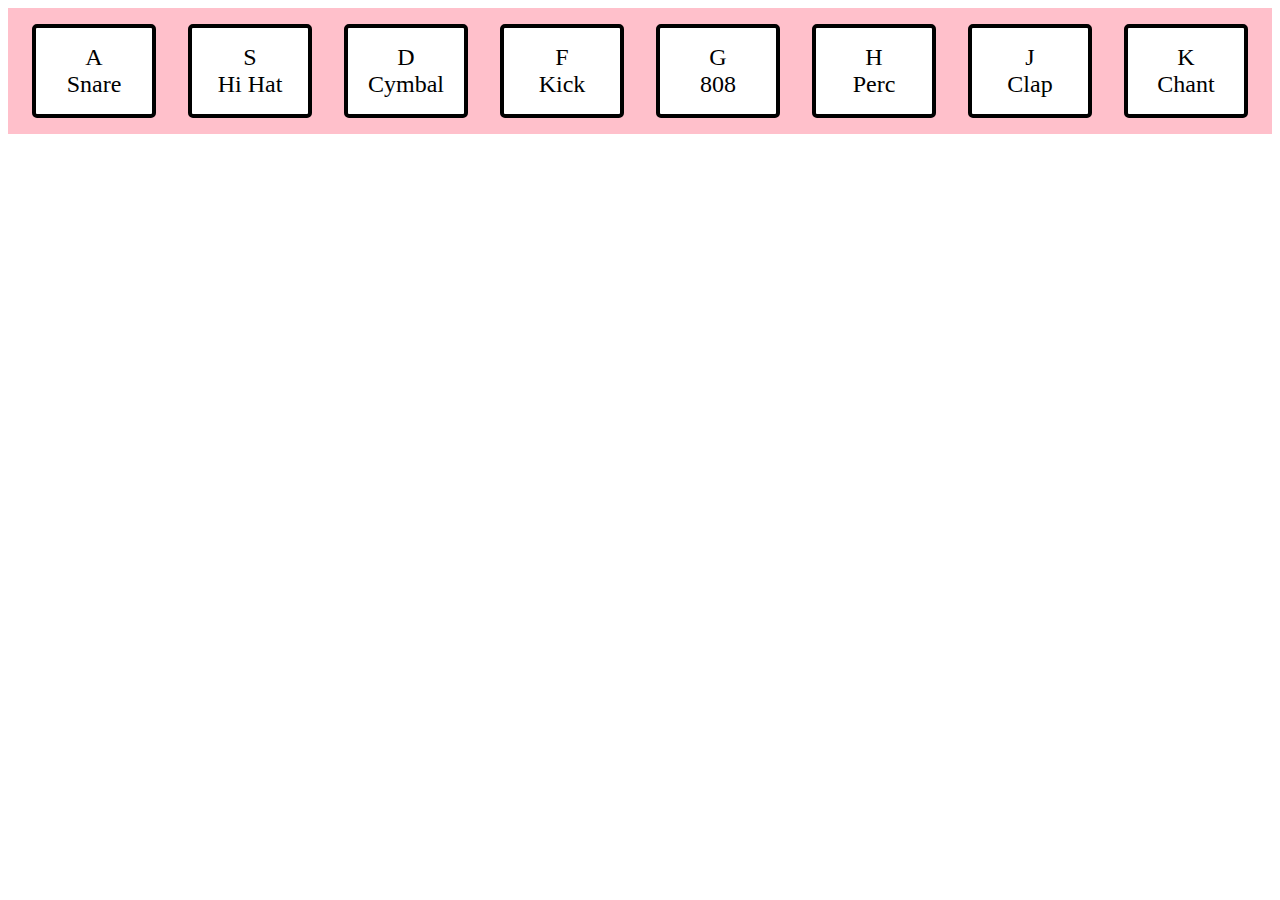
==== drumkit.html @ 5e1cceef "Initial DrumKit files" ====
<!DOCTYPE html>
<html lang="en">
	<head>
		<title>Drumkit</title>
		<link rel="stylesheet" href="style.css">
		<meta name="viewport" content="width=device-width, initial-scale=1">
	</head>
	
	<body>
		<div id="container">
			
				<div id="key-a" class="keys">A<br>Snare</div>
				<div id="key-s" class="keys">S<br>Hi Hat</div>
				<div id="key-d" class="keys">D<br>Cymbal</div>
				<div id="key-f" class="keys">F<br>Kick</div>
				<div id="key-g" class="keys">G<br>808</div>
				<div id="key-h" class="keys">H<br>Perc</div>
				<div id="key-j" class="keys">J<br>Clap</div>
				<div id="key-k" class="keys">K<br>Chant</div>
			
		</div>
	</body>
</html>
---- style.css ----
html{
	margin:0;
	min-height:100%;
	background-image: url('/Users/timothyling/Desktop/OdinProject/drumkit/crowd2.jpeg');
	background-size:cover;
}

body{

}

#container {


	display:flex;
	flex-direction:row;
	justify-content:center;
	align-items:center;
	background-color: pink;

}

#keys-wrapper{

}

.keys {

	border: 4px solid black;
	border-radius:5px;
	margin:1rem;
	width:100px;
	font-size:1.5rem;
	padding:1rem .5rem;
	background-color: white;
	text-align: center;

}
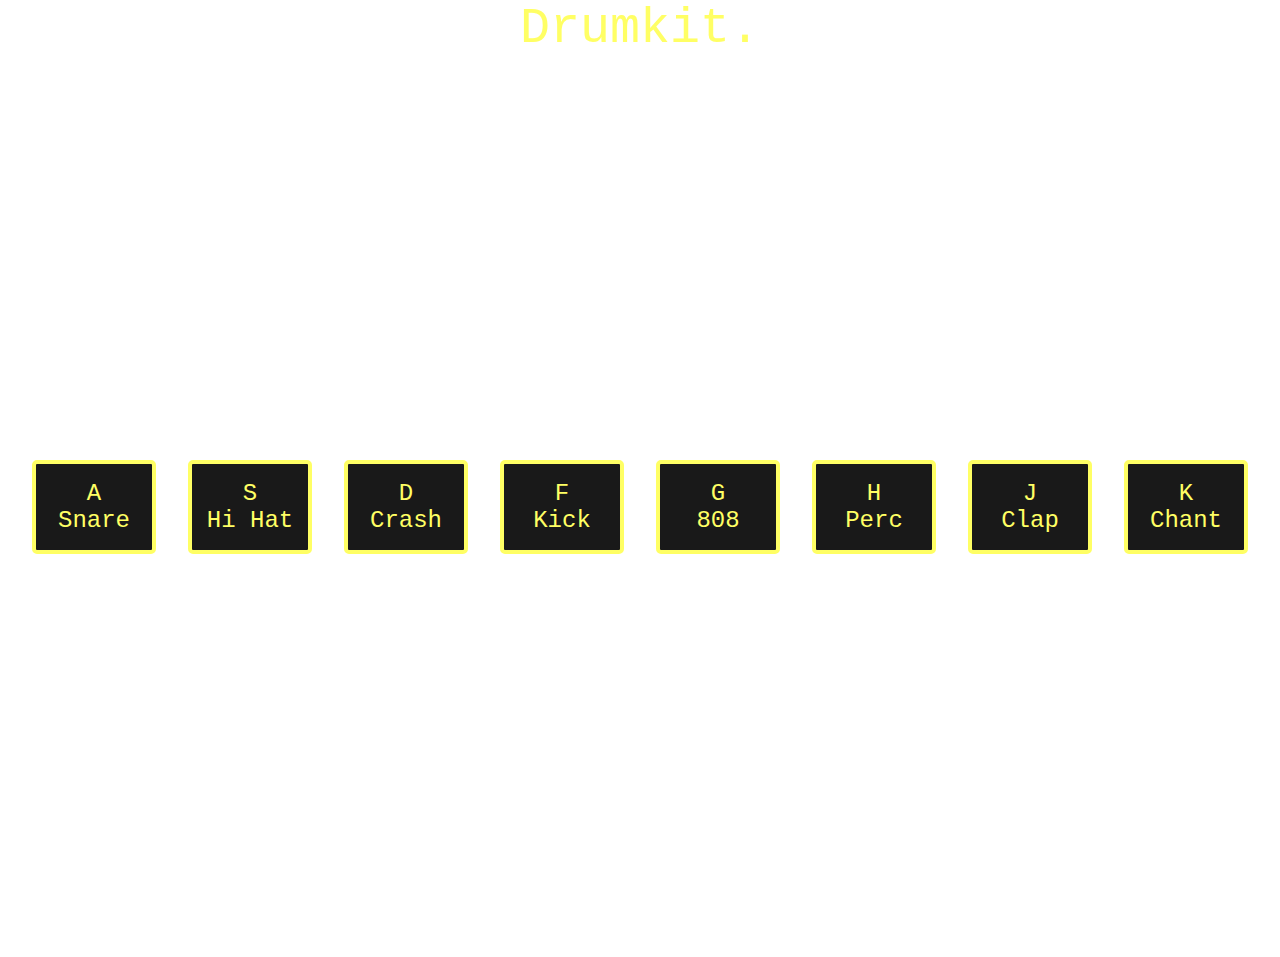
==== commit 35f07ad2: "Add Key Functionality" ====
--- a/drumkit.html
+++ b/drumkit.html
@@ -3,21 +3,33 @@
 	<head>
 		<title>Drumkit</title>
 		<link rel="stylesheet" href="style.css">
+		<script type="text/javascript" src="drumkit.js"></script>
 		<meta name="viewport" content="width=device-width, initial-scale=1">
 	</head>
 	
 	<body>
+		
+		<div id ="title">Drumkit.</div>
 		<div id="container">
-			
-				<div id="key-a" class="keys">A<br>Snare</div>
-				<div id="key-s" class="keys">S<br>Hi Hat</div>
-				<div id="key-d" class="keys">D<br>Cymbal</div>
-				<div id="key-f" class="keys">F<br>Kick</div>
-				<div id="key-g" class="keys">G<br>808</div>
-				<div id="key-h" class="keys">H<br>Perc</div>
-				<div id="key-j" class="keys">J<br>Clap</div>
-				<div id="key-k" class="keys">K<br>Chant</div>
+
+
+					<div data-key="65" id="key-a" class="keys"><kbd>A</kbd><br>Snare</div>
+					<div data-key="83" id="key-s" class="keys"><kbd>S</kbd><br>Hi Hat</div>
+					<div data-key="68" id="key-d" class="keys"><kbd>D</kbd><br>Crash</div>
+					<div data-key="70" id="key-f" class="keys"><kbd>F</kbd><br>Kick</div>
+					<div data-key="71" id="key-g" class="keys"><kbd>G</kbd><br>808</div>
+					<div data-key="72" id="key-h" class="keys"><kbd>H</kbd><br>Perc</div>
+					<div data-key="74" id="key-j" class="keys"><kbd>J</kbd><br>Clap</div>
+					<div data-key="75" id="key-k" class="keys"><kbd>K</kbd><br>Chant</div>
 			
 		</div>
+		<audio data-key="65" src="sounds/snare.wav"></audio>
+		<audio data-key="83" src="sounds/hihat.wav"></audio>
+		<audio data-key="68" src="sounds/crash.wav"></audio>
+		<audio data-key="70" src="sounds/kick.wav"></audio>
+		<audio data-key="71" src="sounds/808.wav"></audio>
+		<audio data-key="72" src="sounds/perc.wav"></audio>
+		<audio data-key="74" src="sounds/clap.wav"></audio>
+		<audio data-key="75" src="sounds/chant.wav"></audio>
 	</body>
 </html>--- a/style.css
+++ b/style.css
@@ -1,38 +1,57 @@
 html{
-	margin:0;
-	min-height:100%;
+
+	height:100%;
 	background-image: url('/Users/timothyling/Desktop/OdinProject/drumkit/crowd2.jpeg');
 	background-size:cover;
+	font-family:"courier";
 }
 
-body{
-
+html,body{
+	margin:0;
 }
 
 #container {
-
 
 	display:flex;
 	flex-direction:row;
 	justify-content:center;
 	align-items:center;
-	background-color: pink;
+	flex-wrap:wrap;
+	min-height:100vh;
+	
+}
+
+.playing {
+
+	transform:scale(1.1);
+	border-color:#ffff64;
 
 }
 
-#keys-wrapper{
+#title{
+
+	width:100%;
+	font-size:50px;
+	color:#ffff64;
+	display:flex;
+	flex-direction:row;
+	justify-content:center;
+	align-items:center;
 
 }
 
 .keys {
 
-	border: 4px solid black;
+	border: 4px solid #ffff64;
 	border-radius:5px;
 	margin:1rem;
 	width:100px;
 	font-size:1.5rem;
 	padding:1rem .5rem;
-	background-color: white;
+	background: rgba(0,0,0,0.9);
 	text-align: center;
+	color:#ffff64;
+	transition:all 0.07s;
 
 }
+
